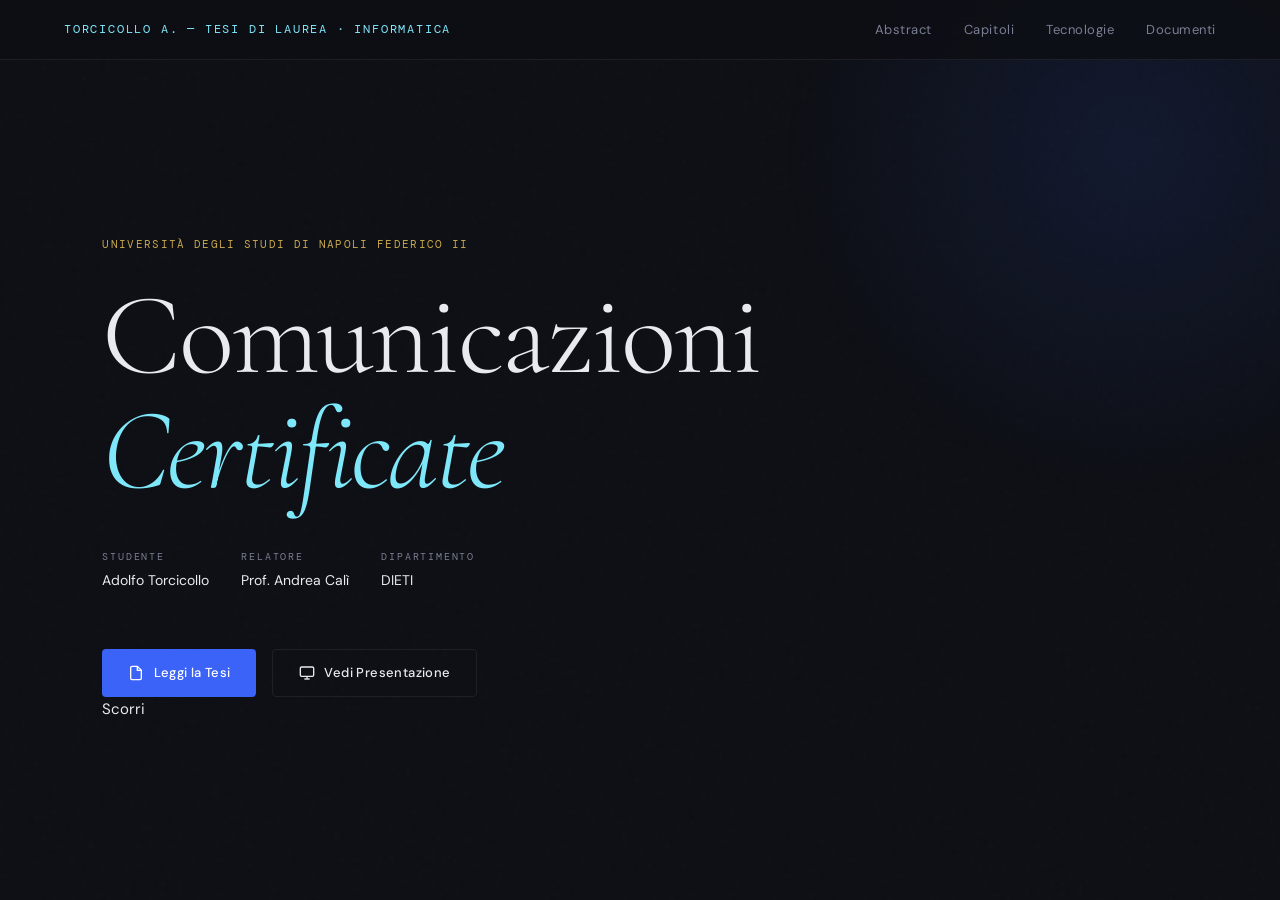
==== index.html @ 5b6ac040 "Update index.html" ====
<!DOCTYPE html>
<html lang="it">
<head>
  <meta charset="UTF-8" />
  <meta name="viewport" content="width=device-width, initial-scale=1.0" />
  <title>Comunicazioni Certificate — Adolfo Torcicollo</title>
  
  <link rel="preconnect" href="https://fonts.googleapis.com" />
  <link rel="preconnect" href="https://fonts.gstatic.com" crossorigin />
  <link href="https://fonts.googleapis.com/css2?family=Cormorant+Garamond:ital,wght@0,300;0,400;0,600;1,300;1,400&family=DM+Mono:wght@300;400;500&family=DM+Sans:opsz,wght@9..40,300;9..40,400;9..40,500&display=swap" rel="stylesheet" />

  <link rel="stylesheet" href="style.css">
</head>
<body>

<nav>
  <span class="nav-logo">Torcicollo A. — Tesi di Laurea · Informatica</span>
  <ul class="nav-links">
    <li><a href="#abstract">Abstract</a></li>
    <li><a href="#capitoli">Capitoli</a></li>
    <li><a href="#tecnologie">Tecnologie</a></li>
    <li><a href="#documenti">Documenti</a></li>
  </ul>
</nav>

<header class="hero">
  <p class="hero-uni">Università degli Studi di Napoli Federico II</p>
  <h1>Comunicazioni <em>Certificate</em></h1>

  <div class="hero-meta">
    <div class="meta-item">
      <span class="meta-label">Studente</span>
      <span class="meta-value">Adolfo Torcicollo</span>
    </div>
    <div class="meta-item">
      <span class="meta-label">Relatore</span>
      <span class="meta-value">Prof. Andrea Calì</span>
    </div>
    <div class="meta-item">
      <span class="meta-label">Dipartimento</span>
      <span class="meta-value">DIETI</span>
    </div>
  </div>

  <div class="hero-cta">
    <a href="relazione-tesi.pdf" class="btn btn-primary" onclick="openModal('tesi')">
      <svg width="16" height="16" fill="none" stroke="currentColor" stroke-width="2" viewBox="0 0 24 24"><path d="M14 2H6a2 2 0 0 0-2 2v16a2 2 0 0 0 2 2h12a2 2 0 0 0 2-2V8z"/><polyline points="14 2 14 8 20 8"/></svg>
      Leggi la Tesi
    </a>
    <a href="presentazione-finale-tesi.pdf" class="btn btn-outline" onclick="openModal('slides')">
      <svg width="16" height="16" fill="none" stroke="currentColor" stroke-width="2" viewBox="0 0 24 24"><rect x="2" y="3" width="20" height="14" rx="2"/><line x1="8" y1="21" x2="16" y2="21"/><line x1="12" y1="17" x2="12" y2="21"/></svg>
      Vedi Presentazione
    </a>
  </div>
  <div class="scroll-hint">Scorri</div>
</header>

<div class="modal-overlay" id="modal" onclick="closeModalOnOverlay(event)">
  <div class="modal">
    <div class="modal-header">
      <span class="modal-title" id="modal-title">DOCUMENTO</span>
      <button class="modal-close" onclick="closeModal()">✕</button>
    </div>
    <iframe id="modal-iframe" src="" title="PDF viewer"></iframe>
  </div>
</div>

<script src="script.js"></script>
</body>
</html>
---- style.css ----
/* ── CONFIGURAZIONE VARIABILI ── */
:root {
  --bg:         #0d0f14;
  --surface:    #13161e;
  --border:     rgba(255,255,255,0.07);
  --accent:     #3b63f7;
  --accent-2:   #7ee8fa;
  --gold:       #c9a84c;
  --text:       #e8eaf0;
  --muted:      #7a7f93;
  --card-bg:    #171b26;
}

/* ── RESET & BASE ── */
*, *::before, *::after { 
  box-sizing: border-box; 
  margin: 0; 
  padding: 0; 
}

html { 
  scroll-behavior: smooth; 
}

body {
  background: var(--bg);
  color: var(--text);
  font-family: 'DM Sans', sans-serif;
  font-size: 15px;
  line-height: 1.7;
  overflow-x: hidden;
}

/* ── NOISE OVERLAY (Effetto Grana Digitale) ── */
body::before {
  content: '';
  position: fixed;
  inset: 0;
  background-image: url("data:image/svg+xml,%3Csvg viewBox='0 0 200 200' xmlns='http://www.w3.org/2000/svg'%3E%3Cfilter id='n'%3E%3CfeTurbulence type='fractalNoise' baseFrequency='0.75' numOctaves='4' stitchTiles='stitch'/%3E%3C/filter%3E%3Crect width='100%25' height='100%25' filter='url(%23n)' opacity='0.04'/%3E%3C/svg%3E");
  pointer-events: none;
  z-index: 0;
  opacity: 0.5;
}

/* ── NAVIGAZIONE ── */
nav {
  position: fixed;
  top: 0; left: 0; right: 0;
  z-index: 100;
  display: flex;
  align-items: center;
  justify-content: space-between;
  padding: 0 clamp(1.5rem, 5vw, 4rem);
  height: 60px;
  background: rgba(13,15,20,0.85);
  backdrop-filter: blur(12px);
  border-bottom: 1px solid var(--border);
}

.nav-logo {
  font-family: 'DM Mono', monospace;
  font-size: 12px;
  color: var(--accent-2);
  letter-spacing: 0.15em;
  text-transform: uppercase;
}

.nav-links {
  display: flex;
  gap: 2rem;
  list-style: none;
}

.nav-links a {
  font-size: 13px;
  color: var(--muted);
  text-decoration: none;
  letter-spacing: 0.04em;
  transition: color 0.2s;
}

.nav-links a:hover { 
  color: var(--text); 
}

/* ── HERO SECTION ── */
.hero {
  position: relative;
  min-height: 100vh;
  display: flex;
  flex-direction: column;
  justify-content: center;
  padding: clamp(6rem, 12vw, 10rem) clamp(1.5rem, 8vw, 8rem) clamp(4rem, 8vw, 6rem);
  overflow: hidden;
}

/* Gradient orb (Luce soffusa in alto a destra) */
.hero::after {
  content: '';
  position: absolute;
  width: 700px; height: 700px;
  border-radius: 50%;
  background: radial-gradient(circle, rgba(59,99,247,0.12) 0%, transparent 70%);
  top: -200px; right: -200px;
  pointer-events: none;
}

.hero-eyebrow {
  display: flex;
  align-items: center;
  gap: 0.75rem;
  margin-bottom: 2rem;
  opacity: 0;
  animation: fadeUp 0.8s ease forwards 0.1s;
}

.hero-eyebrow span {
  font-family: 'DM Mono', monospace;
  font-size: 11px;
  letter-spacing: 0.2em;
  color: var(--accent-2);
  text-transform: uppercase;
}

.hero-eyebrow::before {
  content: '';
  display: block;
  width: 32px; height: 1px;
  background: var(--accent-2);
  opacity: 0.6;
}

.hero-uni {
  font-family: 'DM Mono', monospace;
  font-size: 11px;
  letter-spacing: 0.12em;
  color: var(--gold);
  text-transform: uppercase;
  margin-bottom: 1.5rem;
  opacity: 0;
  animation: fadeUp 0.8s ease forwards 0.2s;
}

h1 {
  font-family: 'Cormorant Garamond', serif;
  font-size: clamp(3.5rem, 9vw, 8rem);
  font-weight: 300;
  line-height: 1.0;
  letter-spacing: -0.02em;
  color: var(--text);
  max-width: 14ch;
  opacity: 0;
  animation: fadeUp 0.9s ease forwards 0.3s;
}

h1 em {
  font-style: italic;
  color: var(--accent-2);
}

.hero-meta {
  margin-top: 2.5rem;
  display: flex;
  flex-wrap: wrap;
  gap: 2rem;
  opacity: 0;
  animation: fadeUp 0.8s ease forwards 0.5s;
}

.meta-item {
  display: flex;
  flex-direction: column;
  gap: 0.25rem;
}

.meta-label {
  font-family: 'DM Mono', monospace;
  font-size: 10px;
  letter-spacing: 0.18em;
  color: var(--muted);
  text-transform: uppercase;
}

.meta-value {
  font-size: 14px;
  color: var(--text);
}

.hero-cta {
  margin-top: 3.5rem;
  display: flex;
  flex-wrap: wrap;
  gap: 1rem;
  opacity: 0;
  animation: fadeUp 0.8s ease forwards 0.65s;
}

/* ── BOTTONI ── */
.btn {
  display: inline-flex;
  align-items: center;
  gap: 0.6rem;
  padding: 0.75rem 1.6rem;
  border-radius: 4px;
  font-size: 13px;
  font-family: 'DM Sans', sans-serif;
  font-weight: 500;
  letter-spacing: 0.03em;
  cursor: pointer;
  text-decoration: none;
  transition: all 0.22s ease;
  border: none;
}

.btn-primary {
  background: var(--accent);
  color: #fff;
}

.btn-primary:hover {
  background: #5578fa;
  transform: translateY(-2px);
  box-shadow: 0 8px 24px rgba(59,99,247,0.35);
}

.btn-outline {
  background: transparent;
  color: var(--text);
  border: 1px solid var(--border);
}

.btn-outline:hover {
  border-color: rgba(255,255,255,0.25);
  background: rgba(255,255,255,0.04);
  transform: translateY(-2px);
}

/* ── ELEMENTI DI SEZIONE ── */
section {
  position: relative;
  padding: clamp(4rem, 8vw, 7rem) clamp(1.5rem, 8vw, 8rem);
}

.section-label {
  font-family: 'DM Mono', monospace;
  font-size: 10px;
  letter-spacing: 0.2em;
  color: var(--accent);
  text-transform: uppercase;
  margin-bottom: 1rem;
}

.section-title {
  font-family: 'Cormorant Garamond', serif;
  font-size: clamp(2rem, 4vw, 3.5rem);
  font-weight: 300;
  line-height: 1.15;
  letter-spacing: -0.01em;
  margin-bottom: 1.5rem;
}

.section-intro {
  max-width: 60ch;
  color: var(--muted);
  font-size: 15px;
  line-height: 1.8;
}

hr.divider {
  border: none;
  border-top: 1px solid var(--border);
}

/* ── GRIGLIA CAPITOLI ── */
.chapters {
  margin-top: 4rem;
  display: grid;
  grid-template-columns: repeat(auto-fill, minmax(300px, 1fr));
  gap: 1px;
  background: var(--border);
  border: 1px solid var(--border);
  border-radius: 8px;
  overflow: hidden;
}

.chapter-card {
  background: var(--card-bg);
  padding: 2rem 1.75rem;
  transition: background 0.2s;
  position: relative;
  overflow: hidden;
}

.chapter-card:hover { background: #1c2133; }

.chapter-card::before {
  content: '';
  position: absolute;
  top: 0; left: 0;
  width: 2px;
  height: 0;
  background: var(--accent);
  transition: height 0.3s ease;
}

.chapter-card:hover::before { height: 100%; }

.chapter-num {
  font-family: 'Cormorant Garamond', serif;
  font-size: 3.5rem;
  font-weight: 300;
  color: rgba(255,255,255,0.06);
  line-height: 1;
  margin-bottom: 0.75rem;
  display: block;
}

.chapter-tag {
  font-family: 'DM Mono', monospace;
  font-size: 10px;
  letter-spacing: 0.15em;
  color: var(--accent-2);
  text-transform: uppercase;
  margin-bottom: 0.5rem;
}

.chapter-title {
  font-family: 'Cormorant Garamond', serif;
  font-size: 1.35rem;
  font-weight: 400;
  margin-bottom: 0.75rem;
  color: var(--text);
}

.chapter-desc {
  font-size: 13.5px;
  color: var(--muted);
}

.tag {
  font-family: 'DM Mono', monospace;
  font-size: 10px;
  padding: 0.2rem 0.55rem;
  border: 1px solid var(--border);
  border-radius: 3px;
  color: var(--muted);
  margin-right: 0.4rem;
}

/* ── TECH STACK ── */
.tech-grid {
  margin-top: 3rem;
  display: grid;
  grid-template-columns: repeat(auto-fill, minmax(200px, 1fr));
  gap: 1rem;
}

.tech-item {
  background: var(--card-bg);
  border: 1px solid var(--border);
  border-radius: 6px;
  padding: 1.25rem 1.5rem;
  display: flex;
  align-items: flex-start;
  gap: 1rem;
  transition: all 0.2s;
}

.tech-item:hover {
  border-color: rgba(59,99,247,0.4);
  transform: translateY(-3px);
}

.tech-icon {
  width: 36px; height: 36px;
  background: rgba(59,99,247,0.15);
  border-radius: 6px;
  display: flex;
  align-items: center;
  justify-content: center;
}

/* ── DOCUMENTI ── */
.doc-grid {
  margin-top: 3rem;
  display: grid;
  grid-template-columns: repeat(auto-fill, minmax(340px, 1fr));
  gap: 1.5rem;
}

.doc-card {
  background: var(--card-bg);
  border: 1px solid var(--border);
  border-radius: 10px;
  padding: 2rem;
  display: flex;
  flex-direction: column;
  gap: 1.25rem;
  transition: all 0.2s;
}

.doc-card:hover {
  border-color: rgba(59,99,247,0.4);
  transform: translateY(-4px);
  box-shadow: 0 16px 48px rgba(0,0,0,0.4);
}

/* ── TIMELINE ── */
.timeline {
  margin-top: 3rem;
  position: relative;
  padding-left: 2.5rem;
}

.timeline::before {
  content: '';
  position: absolute;
  left: 0; top: 10px; bottom: 10px;
  width: 1px;
  background: linear-gradient(to bottom, var(--accent), transparent);
}

.tl-item {
  position: relative;
  margin-bottom: 2.5rem;
}

.tl-item::before {
  content: '';
  position: absolute;
  left: -2.5rem; top: 6px;
  width: 9px; height: 9px;
  border-radius: 50%;
  background: var(--accent);
  border: 2px solid var(--bg);
  box-shadow: 0 0 0 1px var(--accent);
}

/* ── MODALE PDF ── */
.modal-overlay {
  display: none;
  position: fixed;
  inset: 0;
  z-index: 200;
  background: rgba(0,0,0,0.85);
  backdrop-filter: blur(6px);
  align-items: center;
  justify-content: center;
}

.modal-overlay.open { display: flex; }

.modal {
  background: var(--surface);
  border: 1px solid var(--border);
  border-radius: 12px;
  width: min(960px, 96vw);
  height: min(88vh, 860px);
  display: flex;
  flex-direction: column;
  overflow: hidden;
  animation: scaleIn 0.25s ease;
}

.modal-header {
  display: flex;
  align-items: center;
  justify-content: space-between;
  padding: 1rem 1.5rem;
  border-bottom: 1px solid var(--border);
}

.modal iframe {
  flex-grow: 1;
  width: 100%;
  border: none;
}

/* ── FOOTER ── */
footer {
  padding: 3rem clamp(1.5rem, 8vw, 8rem);
  border-top: 1px solid var(--border);
  display: flex;
  flex-wrap: wrap;
  justify-content: space-between;
  gap: 1.5rem;
}

.footer-links a {
  font-family: 'DM Mono', monospace;
  font-size: 11px;
  color: var(--muted);
  text-decoration: none;
  text-transform: uppercase;
  transition: color 0.2s;
}

.footer-links a:hover { color: var(--accent-2); }

/* ── ANIMAZIONI ── */
@keyframes fadeUp {
  from { opacity: 0; transform: translateY(22px); }
  to   { opacity: 1; transform: translateY(0); }
}

@keyframes scaleIn {
  from { opacity: 0; transform: scale(0.95); }
  to   { opacity: 1; transform: scale(1); }
}

/* ── RESPONSIVE ── */
@media (max-width: 640px) {
  .nav-links { display: none; }
  .chapters, .doc-grid { grid-template-columns: 1fr; }
}
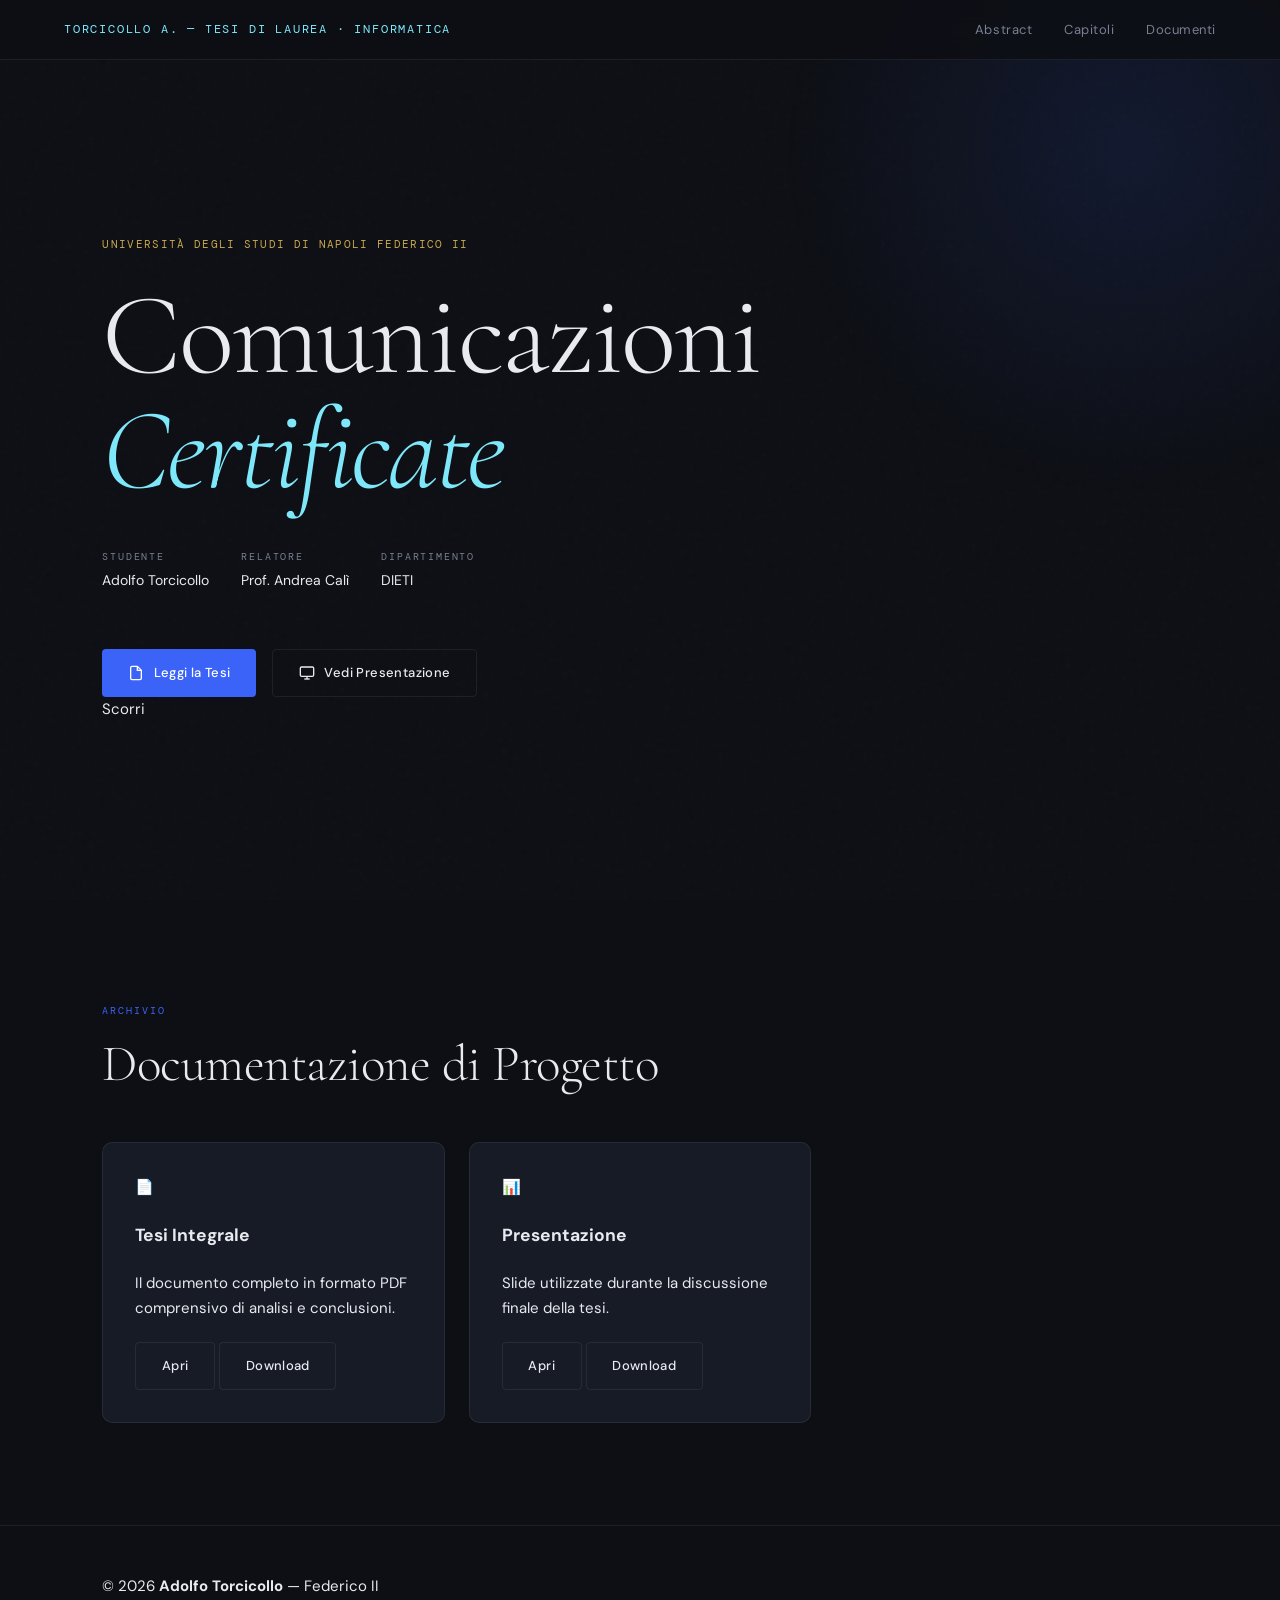
==== commit 3383fc26: "Update index.html" ====
--- a/index.html
+++ b/index.html
@@ -18,7 +18,6 @@
   <ul class="nav-links">
     <li><a href="#abstract">Abstract</a></li>
     <li><a href="#capitoli">Capitoli</a></li>
-    <li><a href="#tecnologie">Tecnologie</a></li>
     <li><a href="#documenti">Documenti</a></li>
   </ul>
 </nav>
@@ -43,17 +42,43 @@
   </div>
 
   <div class="hero-cta">
-    <a href="relazione-tesi.pdf" class="btn btn-primary" onclick="openModal('tesi')">
+    <a href="javascript:void(0)" class="btn btn-primary" onclick="openModal('tesi')">
       <svg width="16" height="16" fill="none" stroke="currentColor" stroke-width="2" viewBox="0 0 24 24"><path d="M14 2H6a2 2 0 0 0-2 2v16a2 2 0 0 0 2 2h12a2 2 0 0 0 2-2V8z"/><polyline points="14 2 14 8 20 8"/></svg>
       Leggi la Tesi
     </a>
-    <a href="presentazione-finale-tesi.pdf" class="btn btn-outline" onclick="openModal('slides')">
+    <a href="javascript:void(0)" class="btn btn-outline" onclick="openModal('slides')">
       <svg width="16" height="16" fill="none" stroke="currentColor" stroke-width="2" viewBox="0 0 24 24"><rect x="2" y="3" width="20" height="14" rx="2"/><line x1="8" y1="21" x2="16" y2="21"/><line x1="12" y1="17" x2="12" y2="21"/></svg>
       Vedi Presentazione
     </a>
   </div>
   <div class="scroll-hint">Scorri</div>
 </header>
+
+<section id="documenti">
+  <p class="section-label">Archivio</p>
+  <h2 class="section-title">Documentazione di Progetto</h2>
+  <div class="doc-grid">
+    <div class="doc-card">
+      <div class="doc-icon">📄</div>
+      <h3 class="doc-title">Tesi Integrale</h3>
+      <p class="doc-desc">Il documento completo in formato PDF comprensivo di analisi e conclusioni.</p>
+      <div class="doc-actions">
+        <a href="javascript:void(0)" class="btn btn-outline" onclick="openModal('tesi')">Apri</a>
+        <a href="tesi.pdf" download class="btn btn-outline">Download</a>
+      </div>
+    </div>
+    
+    <div class="doc-card">
+      <div class="doc-icon">📊</div>
+      <h3 class="doc-title">Presentazione</h3>
+      <p class="doc-desc">Slide utilizzate durante la discussione finale della tesi.</p>
+      <div class="doc-actions">
+        <a href="javascript:void(0)" class="btn btn-outline" onclick="openModal('slides')">Apri</a>
+        <a href="presentazione_finale_tesi.pdf" download class="btn btn-outline">Download</a>
+      </div>
+    </div>
+  </div>
+</section>
 
 <div class="modal-overlay" id="modal" onclick="closeModalOnOverlay(event)">
   <div class="modal">
@@ -65,6 +90,12 @@
   </div>
 </div>
 
+<footer>
+  <div class="footer-left">
+    <p>© 2026 <strong>Adolfo Torcicollo</strong> — Federico II</p>
+  </div>
+</footer>
+
 <script src="script.js"></script>
 </body>
 </html>
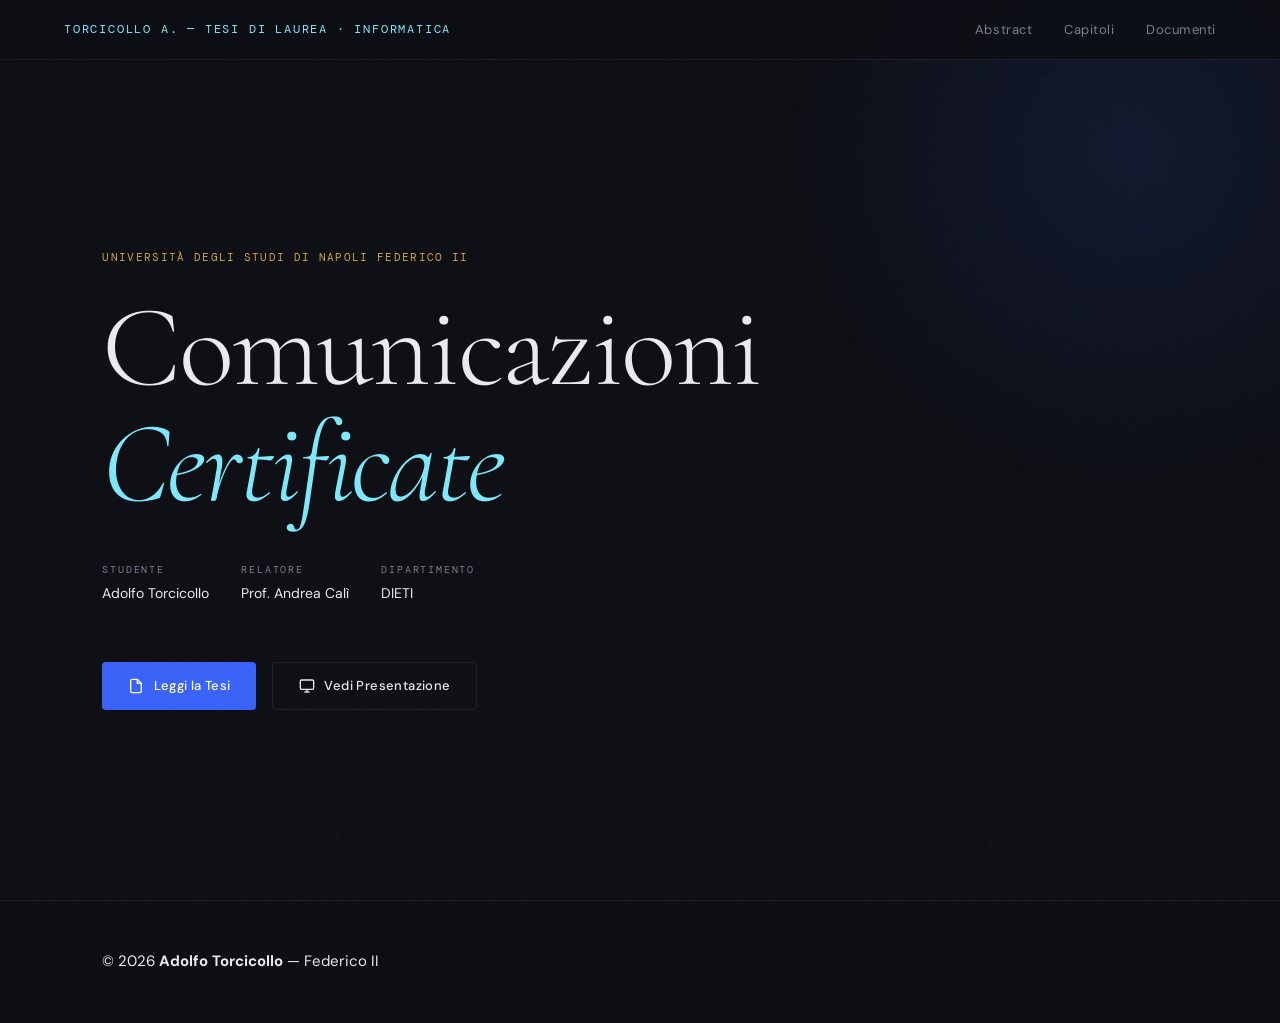
==== commit 6ffc05e3: "Update index.html" ====
--- a/index.html
+++ b/index.html
@@ -51,34 +51,8 @@
       Vedi Presentazione
     </a>
   </div>
-  <div class="scroll-hint">Scorri</div>
 </header>
 
-<section id="documenti">
-  <p class="section-label">Archivio</p>
-  <h2 class="section-title">Documentazione di Progetto</h2>
-  <div class="doc-grid">
-    <div class="doc-card">
-      <div class="doc-icon">📄</div>
-      <h3 class="doc-title">Tesi Integrale</h3>
-      <p class="doc-desc">Il documento completo in formato PDF comprensivo di analisi e conclusioni.</p>
-      <div class="doc-actions">
-        <a href="javascript:void(0)" class="btn btn-outline" onclick="openModal('tesi')">Apri</a>
-        <a href="tesi.pdf" download class="btn btn-outline">Download</a>
-      </div>
-    </div>
-    
-    <div class="doc-card">
-      <div class="doc-icon">📊</div>
-      <h3 class="doc-title">Presentazione</h3>
-      <p class="doc-desc">Slide utilizzate durante la discussione finale della tesi.</p>
-      <div class="doc-actions">
-        <a href="javascript:void(0)" class="btn btn-outline" onclick="openModal('slides')">Apri</a>
-        <a href="presentazione_finale_tesi.pdf" download class="btn btn-outline">Download</a>
-      </div>
-    </div>
-  </div>
-</section>
 
 <div class="modal-overlay" id="modal" onclick="closeModalOnOverlay(event)">
   <div class="modal">
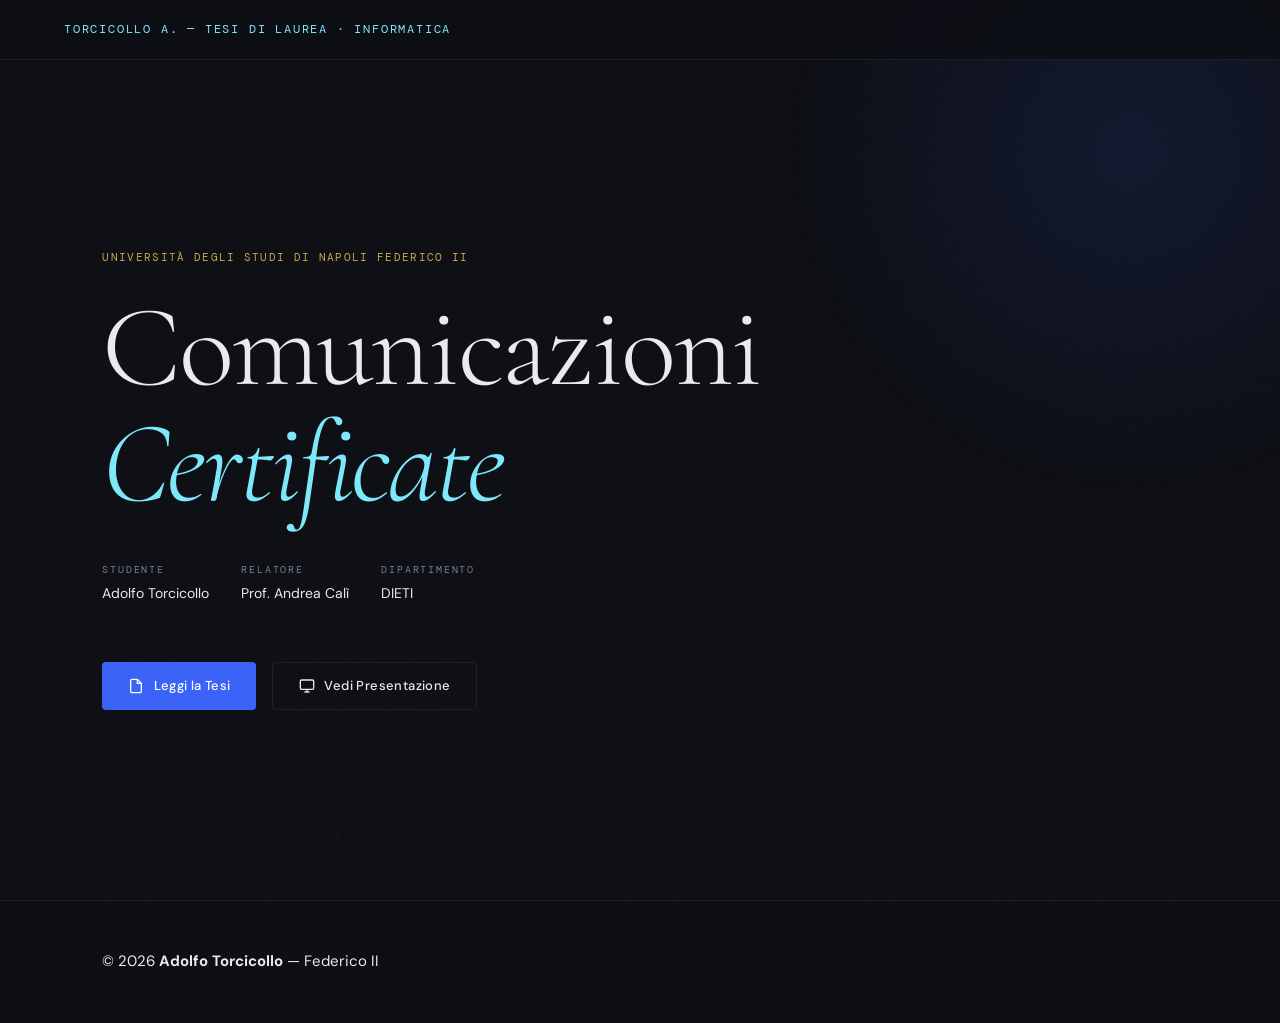
==== commit 78c86234: "Update index.html" ====
--- a/index.html
+++ b/index.html
@@ -15,11 +15,6 @@
 
 <nav>
   <span class="nav-logo">Torcicollo A. — Tesi di Laurea · Informatica</span>
-  <ul class="nav-links">
-    <li><a href="#abstract">Abstract</a></li>
-    <li><a href="#capitoli">Capitoli</a></li>
-    <li><a href="#documenti">Documenti</a></li>
-  </ul>
 </nav>
 
 <header class="hero">
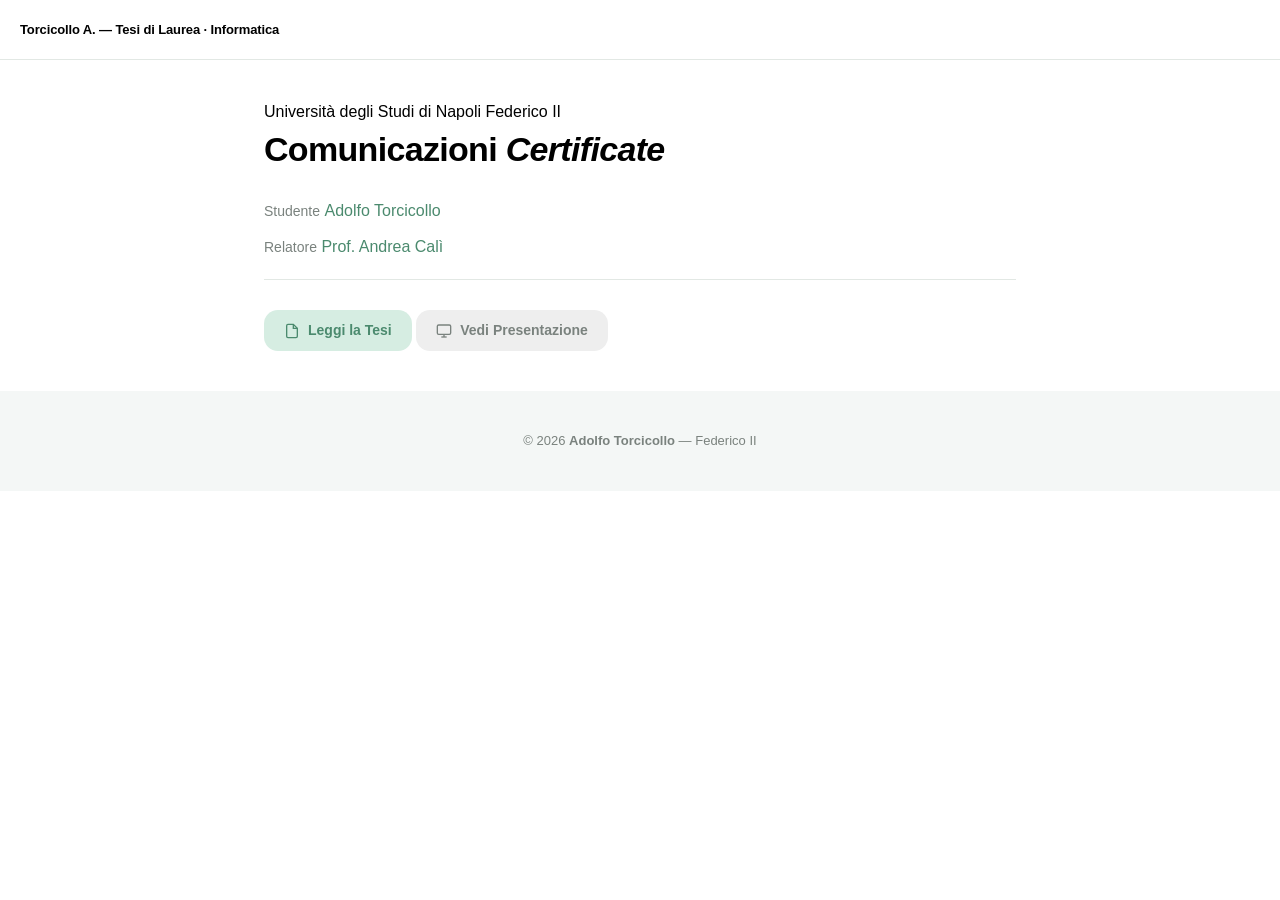
==== commit 2b4f608c: "Update index.html" ====
--- a/index.html
+++ b/index.html
@@ -29,10 +29,6 @@
     <div class="meta-item">
       <span class="meta-label">Relatore</span>
       <span class="meta-value">Prof. Andrea Calì</span>
-    </div>
-    <div class="meta-item">
-      <span class="meta-label">Dipartimento</span>
-      <span class="meta-value">DIETI</span>
     </div>
   </div>
 
--- a/style.css
+++ b/style.css
@@ -1,16 +1,19 @@
-
-
-/* ── CONFIGURAZIONE VARIABILI ── */
+/* ── CONFIGURAZIONE VARIABILI (ESTRATTE DAL MOCKUP) ── */
 :root {
-  --bg:         #0d0f14;
-  --surface:    #13161e;
-  --border:     rgba(255,255,255,0.07);
-  --accent:     #3b63f7;
-  --accent-2:   #7ee8fa;
-  --gold:       #c9a84c;
-  --text:       #e8eaf0;
-  --muted:      #7a7f93;
-  --card-bg:    #171b26;
+  --bg:          #FFFFFF;    /* Sfondo bianco pulito come nel mockup */
+  --surface:     #f4f7f6;    /* Grigio chiarissimo per i campi inattivi */
+  --border:      #e2e8e4;    /* Bordi sottili */
+  
+  /* IL VERDE MENTA DI EVIMAIL */
+  --accent:      #d6ede2;    /* Verde menta chiaro (pulsante 'Content', toggle ON) */
+  --accent-dark: #4b8a6e;    /* Verde scuro per testi su fondo menta */
+  
+  /* GRIGI UI */
+  --text:        #000000;    /* Nero puro per i titoli (New EviMail) */
+  --muted:       #7a827e;    /* Grigio per label (Cc, From, Subject) */
+  --inactive:    #eeeeee;    /* Grigio pulsanti non selezionati */
+  
+  --shadow:      0 8px 24px rgba(0,0,0,0.04);
 }
 
 /* ── RESET & BASE ── */
@@ -20,28 +23,13 @@
   padding: 0; 
 }
 
-html { 
-  scroll-behavior: smooth; 
-}
-
 body {
   background: var(--bg);
   color: var(--text);
-  font-family: 'DM Sans', sans-serif;
-  font-size: 15px;
-  line-height: 1.7;
-  overflow-x: hidden;
-}
-
-/* ── NOISE OVERLAY (Effetto Grana Digitale) ── */
-body::before {
-  content: '';
-  position: fixed;
-  inset: 0;
-  background-image: url("data:image/svg+xml,%3Csvg viewBox='0 0 200 200' xmlns='http://www.w3.org/2000/svg'%3E%3Cfilter id='n'%3E%3CfeTurbulence type='fractalNoise' baseFrequency='0.75' numOctaves='4' stitchTiles='stitch'/%3E%3C/filter%3E%3Crect width='100%25' height='100%25' filter='url(%23n)' opacity='0.04'/%3E%3C/svg%3E");
-  pointer-events: none;
-  z-index: 0;
-  opacity: 0.5;
+  font-family: -apple-system, BlinkMacSystemFont, "Segoe UI", Roboto, sans-serif; /* Font nativo iOS */
+  font-size: 16px;
+  line-height: 1.5;
+  -webkit-font-smoothing: antialiased;
 }
 
 /* ── NAVIGAZIONE ── */
@@ -52,466 +40,148 @@
   display: flex;
   align-items: center;
   justify-content: space-between;
-  padding: 0 clamp(1.5rem, 5vw, 4rem);
+  padding: 0 20px;
   height: 60px;
-  background: rgba(13,15,20,0.85);
-  backdrop-filter: blur(12px);
+  background: rgba(255, 255, 255, 0.9);
+  backdrop-filter: blur(10px);
   border-bottom: 1px solid var(--border);
 }
 
 .nav-logo {
-  font-family: 'DM Mono', monospace;
-  font-size: 12px;
-  color: var(--accent-2);
-  letter-spacing: 0.15em;
-  text-transform: uppercase;
+  font-size: 13px;
+  font-weight: 600;
+  color: var(--text);
+  letter-spacing: -0.01em;
 }
 
-.nav-links {
-  display: flex;
-  gap: 2rem;
-  list-style: none;
-}
-
-.nav-links a {
-  font-size: 13px;
-  color: var(--muted);
-  text-decoration: none;
-  letter-spacing: 0.04em;
-  transition: color 0.2s;
-}
-
-.nav-links a:hover { 
-  color: var(--text); 
-}
-
-/* ── HERO SECTION ── */
+/* ── HERO / HEADER ── */
 .hero {
-  position: relative;
-  min-height: 100vh;
-  display: flex;
-  flex-direction: column;
-  justify-content: center;
-  padding: clamp(6rem, 12vw, 10rem) clamp(1.5rem, 8vw, 8rem) clamp(4rem, 8vw, 6rem);
-  overflow: hidden;
-}
-
-/* Gradient orb (Luce soffusa in alto a destra) */
-.hero::after {
-  content: '';
-  position: absolute;
-  width: 700px; height: 700px;
-  border-radius: 50%;
-  background: radial-gradient(circle, rgba(59,99,247,0.12) 0%, transparent 70%);
-  top: -200px; right: -200px;
-  pointer-events: none;
-}
-
-.hero-eyebrow {
-  display: flex;
-  align-items: center;
-  gap: 0.75rem;
-  margin-bottom: 2rem;
-  opacity: 0;
-  animation: fadeUp 0.8s ease forwards 0.1s;
-}
-
-.hero-eyebrow span {
-  font-family: 'DM Mono', monospace;
-  font-size: 11px;
-  letter-spacing: 0.2em;
-  color: var(--accent-2);
-  text-transform: uppercase;
-}
-
-.hero-eyebrow::before {
-  content: '';
-  display: block;
-  width: 32px; height: 1px;
-  background: var(--accent-2);
-  opacity: 0.6;
-}
-
-.hero-uni {
-  font-family: 'DM Mono', monospace;
-  font-size: 11px;
-  letter-spacing: 0.12em;
-  color: var(--gold);
-  text-transform: uppercase;
-  margin-bottom: 1.5rem;
-  opacity: 0;
-  animation: fadeUp 0.8s ease forwards 0.2s;
+  padding: 100px 24px 40px;
+  max-width: 800px;
+  margin: 0 auto;
 }
 
 h1 {
-  font-family: 'Cormorant Garamond', serif;
-  font-size: clamp(3.5rem, 9vw, 8rem);
-  font-weight: 300;
-  line-height: 1.0;
+  font-size: 34px; /* Dimensione tipica iOS Title */
+  font-weight: 700;
   letter-spacing: -0.02em;
-  color: var(--text);
-  max-width: 14ch;
-  opacity: 0;
-  animation: fadeUp 0.9s ease forwards 0.3s;
-}
-
-h1 em {
-  font-style: italic;
-  color: var(--accent-2);
+  margin-bottom: 24px;
 }
 
 .hero-meta {
-  margin-top: 2.5rem;
-  display: flex;
-  flex-wrap: wrap;
-  gap: 2rem;
-  opacity: 0;
-  animation: fadeUp 0.8s ease forwards 0.5s;
-}
-
-.meta-item {
-  display: flex;
-  flex-direction: column;
-  gap: 0.25rem;
+  display: grid;
+  gap: 12px;
+  margin-bottom: 30px;
+  border-bottom: 1px solid var(--border);
+  padding-bottom: 20px;
 }
 
 .meta-label {
-  font-family: 'DM Mono', monospace;
-  font-size: 10px;
-  letter-spacing: 0.18em;
   color: var(--muted);
-  text-transform: uppercase;
+  font-size: 14px;
 }
 
 .meta-value {
-  font-size: 14px;
-  color: var(--text);
+  color: var(--accent-dark);
+  font-weight: 500;
 }
 
-.hero-cta {
-  margin-top: 3.5rem;
-  display: flex;
-  flex-wrap: wrap;
-  gap: 1rem;
-  opacity: 0;
-  animation: fadeUp 0.8s ease forwards 0.65s;
-}
-
-/* ── BOTTONI ── */
+/* ── BOTTONI (STILE MOCKUP) ── */
 .btn {
   display: inline-flex;
   align-items: center;
-  gap: 0.6rem;
-  padding: 0.75rem 1.6rem;
-  border-radius: 4px;
-  font-size: 13px;
-  font-family: 'DM Sans', sans-serif;
-  font-weight: 500;
-  letter-spacing: 0.03em;
+  justify-content: center;
+  gap: 8px;
+  padding: 10px 20px;
+  border-radius: 14px; /* Angoli molto stondati */
+  font-size: 14px;
+  font-weight: 600;
+  transition: all 0.2s;
+  border: none;
   cursor: pointer;
   text-decoration: none;
-  transition: all 0.22s ease;
-  border: none;
 }
 
 .btn-primary {
   background: var(--accent);
-  color: #fff;
-}
-
-.btn-primary:hover {
-  background: #5578fa;
-  transform: translateY(-2px);
-  box-shadow: 0 8px 24px rgba(59,99,247,0.35);
+  color: var(--accent-dark);
 }
 
 .btn-outline {
-  background: transparent;
-  color: var(--text);
-  border: 1px solid var(--border);
-}
-
-.btn-outline:hover {
-  border-color: rgba(255,255,255,0.25);
-  background: rgba(255,255,255,0.04);
-  transform: translateY(-2px);
-}
-
-/* ── ELEMENTI DI SEZIONE ── */
-section {
-  position: relative;
-  padding: clamp(4rem, 8vw, 7rem) clamp(1.5rem, 8vw, 8rem);
-}
-
-.section-label {
-  font-family: 'DM Mono', monospace;
-  font-size: 10px;
-  letter-spacing: 0.2em;
-  color: var(--accent);
-  text-transform: uppercase;
-  margin-bottom: 1rem;
-}
-
-.section-title {
-  font-family: 'Cormorant Garamond', serif;
-  font-size: clamp(2rem, 4vw, 3.5rem);
-  font-weight: 300;
-  line-height: 1.15;
-  letter-spacing: -0.01em;
-  margin-bottom: 1.5rem;
-}
-
-.section-intro {
-  max-width: 60ch;
-  color: var(--muted);
-  font-size: 15px;
-  line-height: 1.8;
-}
-
-hr.divider {
-  border: none;
-  border-top: 1px solid var(--border);
-}
-
-/* ── GRIGLIA CAPITOLI ── */
-.chapters {
-  margin-top: 4rem;
-  display: grid;
-  grid-template-columns: repeat(auto-fill, minmax(300px, 1fr));
-  gap: 1px;
-  background: var(--border);
-  border: 1px solid var(--border);
-  border-radius: 8px;
-  overflow: hidden;
-}
-
-.chapter-card {
-  background: var(--card-bg);
-  padding: 2rem 1.75rem;
-  transition: background 0.2s;
-  position: relative;
-  overflow: hidden;
-}
-
-.chapter-card:hover { background: #1c2133; }
-
-.chapter-card::before {
-  content: '';
-  position: absolute;
-  top: 0; left: 0;
-  width: 2px;
-  height: 0;
-  background: var(--accent);
-  transition: height 0.3s ease;
-}
-
-.chapter-card:hover::before { height: 100%; }
-
-.chapter-num {
-  font-family: 'Cormorant Garamond', serif;
-  font-size: 3.5rem;
-  font-weight: 300;
-  color: rgba(255,255,255,0.06);
-  line-height: 1;
-  margin-bottom: 0.75rem;
-  display: block;
-}
-
-.chapter-tag {
-  font-family: 'DM Mono', monospace;
-  font-size: 10px;
-  letter-spacing: 0.15em;
-  color: var(--accent-2);
-  text-transform: uppercase;
-  margin-bottom: 0.5rem;
-}
-
-.chapter-title {
-  font-family: 'Cormorant Garamond', serif;
-  font-size: 1.35rem;
-  font-weight: 400;
-  margin-bottom: 0.75rem;
-  color: var(--text);
-}
-
-.chapter-desc {
-  font-size: 13.5px;
+  background: var(--inactive);
   color: var(--muted);
 }
 
-.tag {
-  font-family: 'DM Mono', monospace;
-  font-size: 10px;
-  padding: 0.2rem 0.55rem;
-  border: 1px solid var(--border);
-  border-radius: 3px;
-  color: var(--muted);
-  margin-right: 0.4rem;
-}
-
-/* ── TECH STACK ── */
-.tech-grid {
-  margin-top: 3rem;
-  display: grid;
-  grid-template-columns: repeat(auto-fill, minmax(200px, 1fr));
-  gap: 1rem;
-}
-
-.tech-item {
-  background: var(--card-bg);
-  border: 1px solid var(--border);
-  border-radius: 6px;
-  padding: 1.25rem 1.5rem;
-  display: flex;
-  align-items: flex-start;
-  gap: 1rem;
-  transition: all 0.2s;
-}
-
-.tech-item:hover {
-  border-color: rgba(59,99,247,0.4);
-  transform: translateY(-3px);
-}
-
-.tech-icon {
-  width: 36px; height: 36px;
-  background: rgba(59,99,247,0.15);
-  border-radius: 6px;
-  display: flex;
-  align-items: center;
-  justify-content: center;
-}
-
-/* ── DOCUMENTI ── */
-.doc-grid {
-  margin-top: 3rem;
-  display: grid;
-  grid-template-columns: repeat(auto-fill, minmax(340px, 1fr));
-  gap: 1.5rem;
-}
-
-.doc-card {
-  background: var(--card-bg);
-  border: 1px solid var(--border);
-  border-radius: 10px;
-  padding: 2rem;
-  display: flex;
-  flex-direction: column;
-  gap: 1.25rem;
-  transition: all 0.2s;
-}
-
-.doc-card:hover {
-  border-color: rgba(59,99,247,0.4);
-  transform: translateY(-4px);
-  box-shadow: 0 16px 48px rgba(0,0,0,0.4);
-}
-
-/* ── TIMELINE ── */
-.timeline {
-  margin-top: 3rem;
-  position: relative;
-  padding-left: 2.5rem;
-}
-
-.timeline::before {
-  content: '';
-  position: absolute;
-  left: 0; top: 10px; bottom: 10px;
-  width: 1px;
-  background: linear-gradient(to bottom, var(--accent), transparent);
-}
-
-.tl-item {
-  position: relative;
-  margin-bottom: 2.5rem;
-}
-
-.tl-item::before {
-  content: '';
-  position: absolute;
-  left: -2.5rem; top: 6px;
-  width: 9px; height: 9px;
-  border-radius: 50%;
-  background: var(--accent);
-  border: 2px solid var(--bg);
-  box-shadow: 0 0 0 1px var(--accent);
-}
-
-/* ── MODALE PDF ── */
+/* ── MODALE (FIX LARGHEZZA PDF) ── */
 .modal-overlay {
   display: none;
   position: fixed;
   inset: 0;
-  z-index: 200;
-  background: rgba(0,0,0,0.85);
-  backdrop-filter: blur(6px);
-  align-items: center;
+  z-index: 2000;
+  background: rgba(0, 0, 0, 0.3); /* Overlay più chiaro come iOS */
+  backdrop-filter: blur(4px);
+  padding: 20px;
+  align-items: flex-end; /* Si apre dal basso su mobile */
   justify-content: center;
 }
 
-.modal-overlay.open { display: flex; }
+@media (min-width: 768px) {
+  .modal-overlay { align-items: center; }
+}
 
 .modal {
-  background: var(--surface);
-  border: 1px solid var(--border);
-  border-radius: 12px;
-  width: min(960px, 96vw);
-  height: min(88vh, 860px);
+  background: var(--bg);
+  border-radius: 24px 24px 24px 24px;
+  width: 100%;
+  max-width: 900px;
+  height: 85vh;
   display: flex;
   flex-direction: column;
   overflow: hidden;
-  animation: scaleIn 0.25s ease;
+  box-shadow: 0 20px 40px rgba(0,0,0,0.15);
 }
 
 .modal-header {
+  padding: 16px 20px;
+  background: var(--surface); /* Header grigio come nel mockup */
+  border-bottom: 1px solid var(--border);
   display: flex;
+  justify-content: space-between;
   align-items: center;
-  justify-content: space-between;
-  padding: 1rem 1.5rem;
-  border-bottom: 1px solid var(--border);
 }
 
-.modal iframe {
+.modal-title {
+  font-weight: 700;
+  font-size: 15px;
+  color: var(--text);
+}
+
+.modal-close {
+  background: #e5e5e5;
+  border: none;
+  width: 28px;
+  height: 28px;
+  border-radius: 50%;
+  font-size: 12px;
+  cursor: pointer;
+}
+
+/* ── IL FIX PER IL PDF ── */
+#modal-iframe {
   flex-grow: 1;
   width: 100%;
+  height: 100%;
   border: none;
+  /* Questi bloccano la fuoriuscita del PDF su iPhone */
+  max-width: 100%;
+  max-height: 100%;
 }
 
 /* ── FOOTER ── */
 footer {
-  padding: 3rem clamp(1.5rem, 8vw, 8rem);
-  border-top: 1px solid var(--border);
-  display: flex;
-  flex-wrap: wrap;
-  justify-content: space-between;
-  gap: 1.5rem;
+  padding: 40px 24px;
+  text-align: center;
+  font-size: 13px;
+  color: var(--muted);
+  background: var(--surface);
 }
-
-.footer-links a {
-  font-family: 'DM Mono', monospace;
-  font-size: 11px;
-  color: var(--muted);
-  text-decoration: none;
-  text-transform: uppercase;
-  transition: color 0.2s;
-}
-
-.footer-links a:hover { color: var(--accent-2); }
-
-/* ── ANIMAZIONI ── */
-@keyframes fadeUp {
-  from { opacity: 0; transform: translateY(22px); }
-  to   { opacity: 1; transform: translateY(0); }
-}
-
-@keyframes scaleIn {
-  from { opacity: 0; transform: scale(0.95); }
-  to   { opacity: 1; transform: scale(1); }
-}
-
-/* ── RESPONSIVE ── */
-@media (max-width: 640px) {
-  .nav-links { display: none; }
-  .chapters, .doc-grid { grid-template-columns: 1fr; }
-}
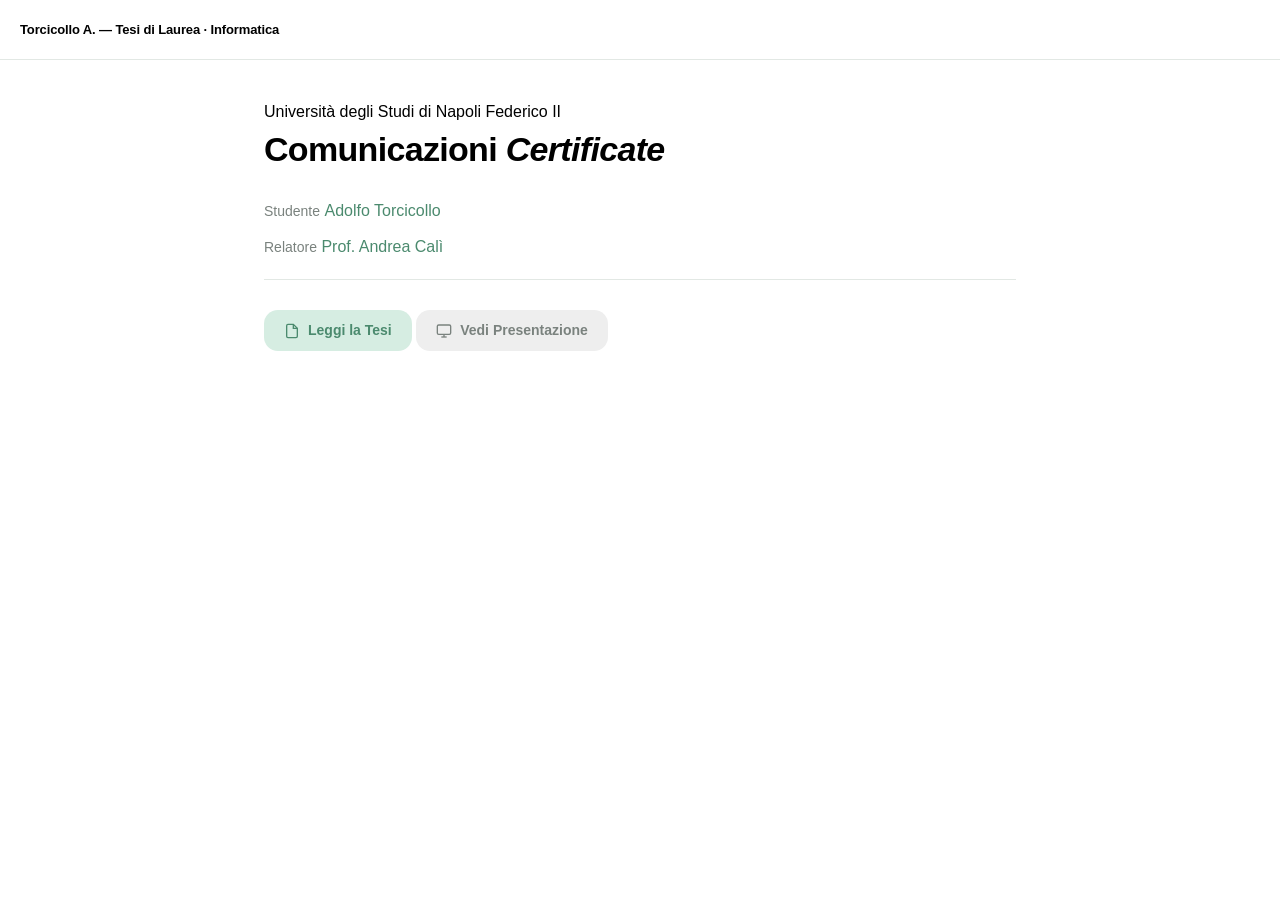
==== commit 5dd082dd: "Update index.html" ====
--- a/index.html
+++ b/index.html
@@ -8,8 +8,7 @@
   <link rel="preconnect" href="https://fonts.googleapis.com" />
   <link rel="preconnect" href="https://fonts.gstatic.com" crossorigin />
   <link href="https://fonts.googleapis.com/css2?family=Cormorant+Garamond:ital,wght@0,300;0,400;0,600;1,300;1,400&family=DM+Mono:wght@300;400;500&family=DM+Sans:opsz,wght@9..40,300;9..40,400;9..40,500&display=swap" rel="stylesheet" />
-
-  <link rel="stylesheet" href="style.css">
+  <link rel="stylesheet" href="style.css" />
 </head>
 <body>
 
@@ -20,7 +19,6 @@
 <header class="hero">
   <p class="hero-uni">Università degli Studi di Napoli Federico II</p>
   <h1>Comunicazioni <em>Certificate</em></h1>
-
   <div class="hero-meta">
     <div class="meta-item">
       <span class="meta-label">Studente</span>
@@ -31,36 +29,24 @@
       <span class="meta-value">Prof. Andrea Calì</span>
     </div>
   </div>
-
   <div class="hero-cta">
-    <a href="javascript:void(0)" class="btn btn-primary" onclick="openModal('tesi')">
-      <svg width="16" height="16" fill="none" stroke="currentColor" stroke-width="2" viewBox="0 0 24 24"><path d="M14 2H6a2 2 0 0 0-2 2v16a2 2 0 0 0 2 2h12a2 2 0 0 0 2-2V8z"/><polyline points="14 2 14 8 20 8"/></svg>
+    <a href="tesi.html" class="btn btn-primary">
+      <svg width="16" height="16" fill="none" stroke="currentColor" stroke-width="2" viewBox="0 0 24 24">
+        <path d="M14 2H6a2 2 0 0 0-2 2v16a2 2 0 0 0 2 2h12a2 2 0 0 0 2-2V8z"/>
+        <polyline points="14 2 14 8 20 8"/>
+      </svg>
       Leggi la Tesi
     </a>
-    <a href="javascript:void(0)" class="btn btn-outline" onclick="openModal('slides')">
-      <svg width="16" height="16" fill="none" stroke="currentColor" stroke-width="2" viewBox="0 0 24 24"><rect x="2" y="3" width="20" height="14" rx="2"/><line x1="8" y1="21" x2="16" y2="21"/><line x1="12" y1="17" x2="12" y2="21"/></svg>
+    <a href="slides.html" class="btn btn-outline">
+      <svg width="16" height="16" fill="none" stroke="currentColor" stroke-width="2" viewBox="0 0 24 24">
+        <rect x="2" y="3" width="20" height="14" rx="2"/>
+        <line x1="8" y1="21" x2="16" y2="21"/>
+        <line x1="12" y1="17" x2="12" y2="21"/>
+      </svg>
       Vedi Presentazione
     </a>
   </div>
 </header>
 
-
-<div class="modal-overlay" id="modal" onclick="closeModalOnOverlay(event)">
-  <div class="modal">
-    <div class="modal-header">
-      <span class="modal-title" id="modal-title">DOCUMENTO</span>
-      <button class="modal-close" onclick="closeModal()">✕</button>
-    </div>
-    <iframe id="modal-iframe" src="" title="PDF viewer"></iframe>
-  </div>
-</div>
-
-<footer>
-  <div class="footer-left">
-    <p>© 2026 <strong>Adolfo Torcicollo</strong> — Federico II</p>
-  </div>
-</footer>
-
-<script src="script.js"></script>
 </body>
 </html>
